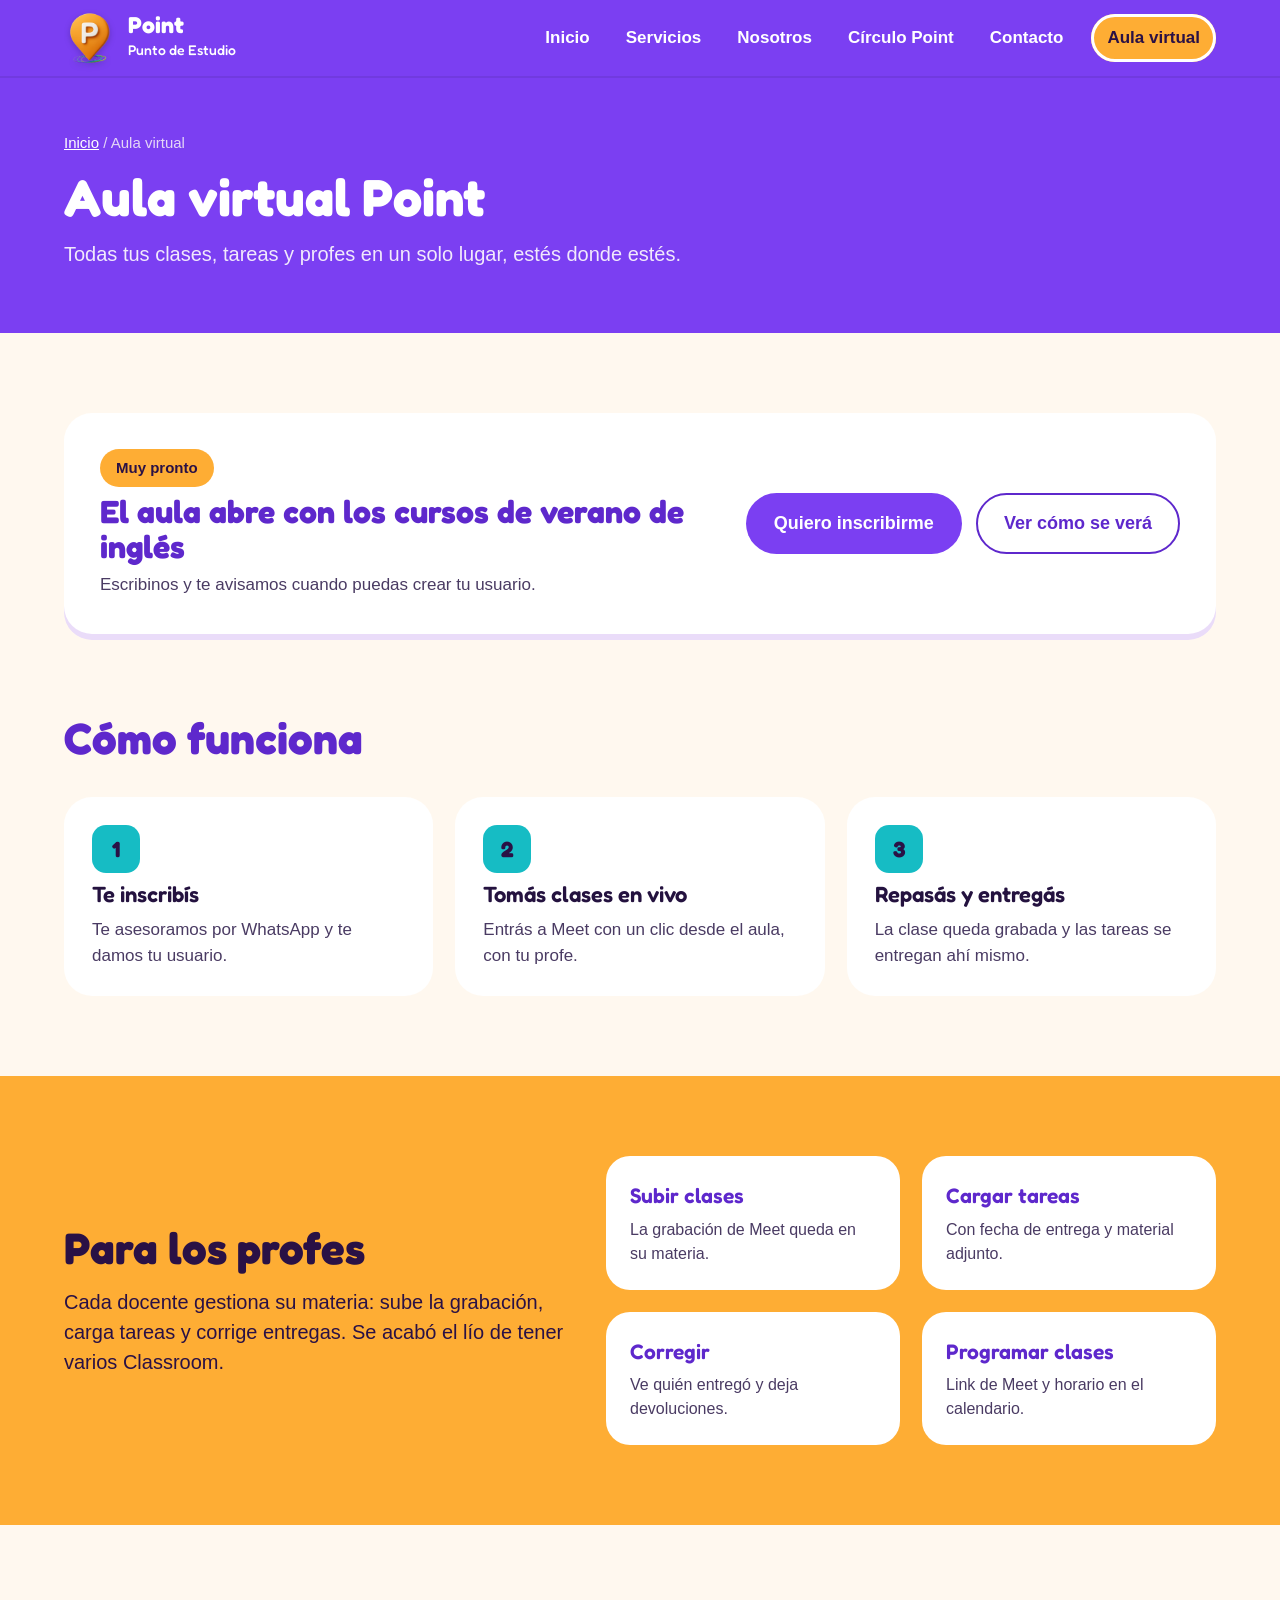
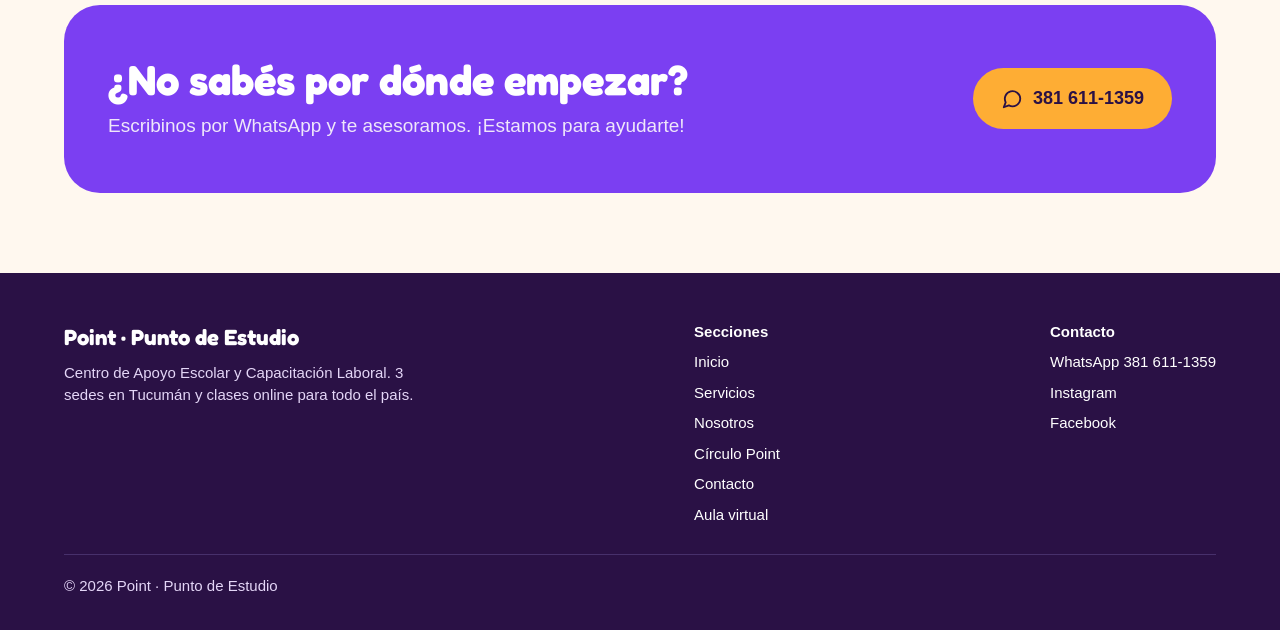
==== aula/index.html @ 3c340137 "Add files via upload Web de Point" ====
<!doctype html>
<html lang="es"><head><meta charset="utf-8"><title>Point</title>
<meta name="robots" content="noindex"><link rel="canonical" href="https://pointpde.com/aula.html">
<meta http-equiv="refresh" content="0; url=/aula.html"></head>
<body><a href="/aula.html">Ir a aula.html</a></body></html>
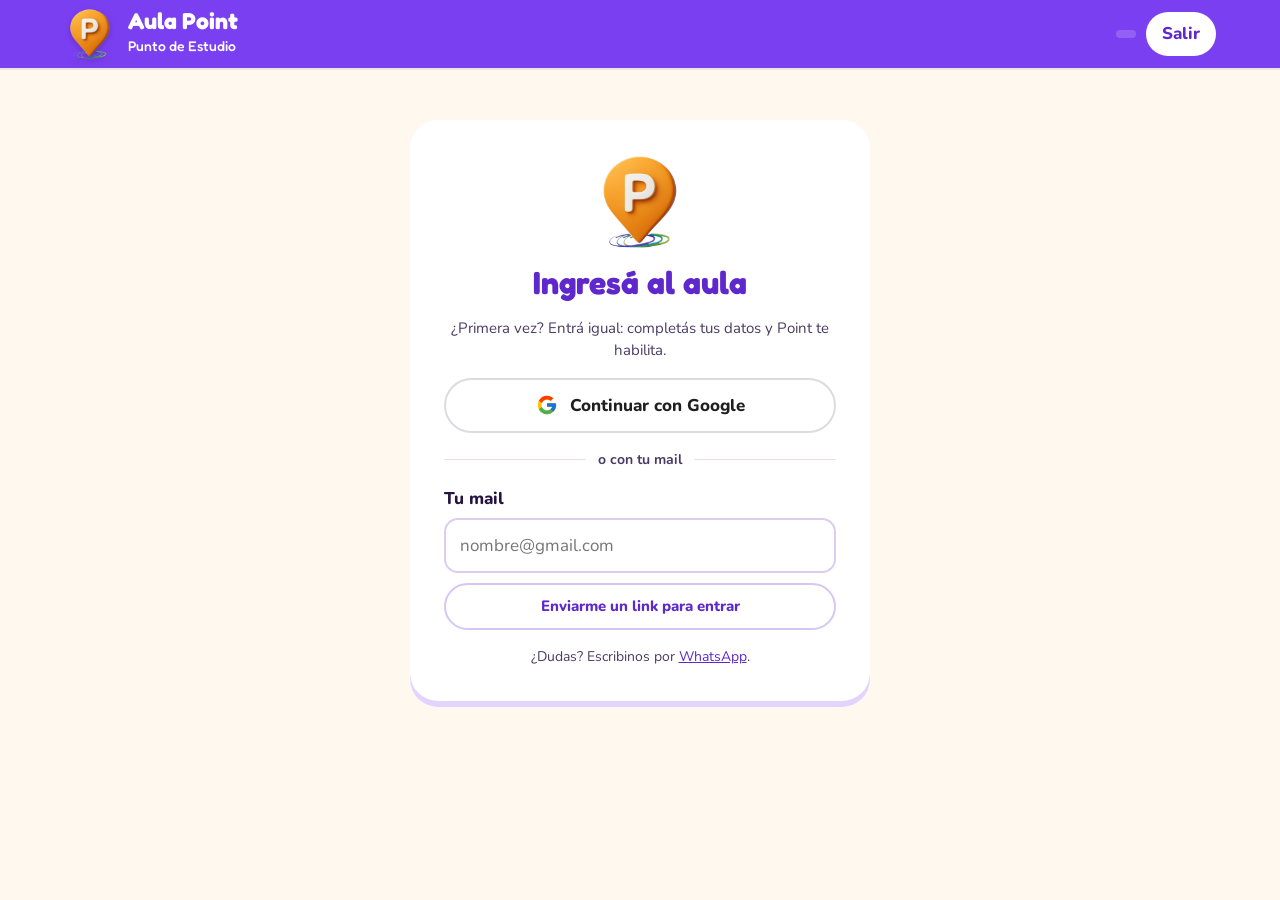
==== commit 3bd5659c: "Arreglar estructura: web y aula en /aula" ====
--- a/aula/index.html
+++ b/aula/index.html
@@ -1,5 +1,35 @@
 <!doctype html>
-<html lang="es"><head><meta charset="utf-8"><title>Point</title>
-<meta name="robots" content="noindex"><link rel="canonical" href="https://pointpde.com/aula.html">
-<meta http-equiv="refresh" content="0; url=/aula.html"></head>
-<body><a href="/aula.html">Ir a aula.html</a></body></html>
+<html lang="es">
+<head>
+<meta charset="utf-8">
+<meta name="viewport" content="width=device-width, initial-scale=1">
+<title>Aula virtual · Point Punto de Estudio</title>
+<meta name="description" content="Aula virtual de Point: clases en vivo, grabaciones y tareas.">
+<meta name="robots" content="noindex">
+<meta name="theme-color" content="#7B3FF2">
+<link rel="icon" type="image/png" href="/favicon.png">
+<link rel="preconnect" href="https://fonts.googleapis.com">
+<link rel="preconnect" href="https://fonts.gstatic.com" crossorigin>
+<link href="https://fonts.googleapis.com/css2?family=Fredoka:wght@500;600;700&family=Nunito:wght@400;600;700;800&display=swap" rel="stylesheet">
+<link rel="stylesheet" href="/styles.css">
+<link rel="stylesheet" href="aula.css">
+</head>
+<body class="aula">
+<header class="header">
+  <div class="wrap">
+    <a class="brand" href="/"><img src="/logo.png" alt="Point"><span><b>Aula Point</b><small>Punto de Estudio</small></span></a>
+    <div class="usuario" id="usuario" hidden>
+      <span id="usuario-nombre"></span>
+      <span class="rol" id="usuario-rol"></span>
+      <button class="btn-salir" type="button" id="btn-salir">Salir</button>
+    </div>
+  </div>
+</header>
+<nav class="tabs-aula" id="nav" aria-label="Secciones del aula" hidden><div class="wrap" id="nav-links"></div></nav>
+<main id="app" class="wrap app-main" tabindex="-1">
+  <div class="cargando" role="status">Cargando…</div>
+</main>
+<div class="aviso-flotante" id="toast" role="status" aria-live="polite" hidden></div>
+<script type="module" src="app.js"></script>
+</body>
+</html>
--- a/styles.css
+++ b/styles.css
@@ -0,0 +1,218 @@
+:root{
+  /* paleta oficial Point: #FEAD34 #16BCC4 #8D53FF #AFBD32 */
+  --marca:#8D53FF; --violeta:#7B3FF2; --violeta-osc:#5E28CC; --noche:#2A1145;
+  --naranja:#FEAD34; --turquesa:#16BCC4; --verde:#AFBD32; --crema:#FFF8EF;
+  --texto:#24123F; --suave:#4A3B63; --lila:#EFE7FA; --lila2:#F4EDFC;
+  --radio:28px;
+}
+*{box-sizing:border-box}
+html{scroll-behavior:smooth}
+body{margin:0;font-family:'Nunito',sans-serif;color:var(--texto);background:var(--crema);font-size:17px;line-height:1.5}
+img{max-width:100%;display:block}
+h1,h2,h3{font-family:'Fredoka',sans-serif;line-height:1.08;margin:0}
+p{margin:0}
+a{color:var(--violeta-osc)}
+a:focus-visible,button:focus-visible,input:focus-visible,select:focus-visible,textarea:focus-visible{outline:3px solid var(--naranja);outline-offset:3px}
+.wrap{max-width:1200px;margin:0 auto;padding:0 24px}
+
+/* ---------- header ---------- */
+.header{background:var(--violeta);position:sticky;top:0;z-index:50;box-shadow:0 2px 0 rgba(0,0,0,.08)}
+.header .wrap{display:flex;align-items:center;justify-content:space-between;gap:16px;min-height:76px}
+.brand{display:flex;align-items:center;gap:12px;text-decoration:none;color:#fff}
+.brand img{width:52px;height:52px;object-fit:contain;filter:drop-shadow(0 2px 3px rgba(0,0,0,.2))}
+.brand b{font-family:'Fredoka',sans-serif;font-size:23px;line-height:1.05;display:block}
+.brand small{font-family:'Fredoka',sans-serif;font-size:14px;font-weight:500}
+.menu{display:flex;align-items:center;gap:4px}
+.menu a{color:#fff;text-decoration:none;font-weight:700;padding:11px 16px;border-radius:999px}
+.menu a:hover{background:rgba(255,255,255,.12)}
+.menu a.activo{background:#fff;color:var(--violeta-osc)}
+.menu a.btn-aula{background:var(--naranja);color:var(--noche);margin-left:8px}
+.menu a.btn-aula.activo{box-shadow:0 0 0 3px #fff inset}
+.burger{display:none;background:transparent;border:2px solid #fff;color:#fff;border-radius:12px;width:48px;height:48px;cursor:pointer;align-items:center;justify-content:center}
+@media (max-width:900px){
+  .burger{display:flex}
+  .menu{display:none;position:absolute;left:0;right:0;top:76px;background:var(--violeta);flex-direction:column;align-items:stretch;padding:8px 16px 20px;gap:4px}
+  .menu.abierto{display:flex}
+  .menu a{padding:14px 16px}
+  .menu a.btn-aula{margin:8px 0 0;text-align:center}
+}
+
+/* ---------- botones ---------- */
+.btn{display:inline-flex;align-items:center;justify-content:center;gap:10px;font:inherit;font-weight:800;font-size:18px;text-decoration:none;padding:15px 26px;border-radius:999px;border:2px solid transparent;cursor:pointer}
+.btn-naranja{background:var(--naranja);color:var(--noche)}
+.btn-violeta{background:var(--violeta);color:#fff}
+.btn-borde{border-color:currentColor;color:#fff;background:transparent}
+.btn-borde-v{border-color:var(--violeta-osc);color:var(--violeta-osc);background:transparent}
+.btn:hover{filter:brightness(1.05);transform:translateY(-1px)}
+.acciones{display:flex;flex-wrap:wrap;gap:14px}
+
+/* ---------- hero ---------- */
+.hero{background:var(--violeta);color:#fff;padding:72px 0 88px}
+.hero .wrap{display:flex;flex-wrap:wrap;align-items:center;gap:48px}
+.hero .texto{flex:1 1 480px;display:flex;flex-direction:column;gap:22px}
+.hero h1{font-size:62px}
+.hero p{font-size:21px;max-width:580px}
+.chip{align-self:flex-start;background:var(--naranja);color:var(--noche);font-weight:800;font-size:15px;padding:8px 16px;border-radius:999px}
+.hero .foto{flex:1 1 300px;min-width:0;display:flex;justify-content:center}
+.hero .foto img{width:420px;aspect-ratio:1/1;object-fit:contain;filter:drop-shadow(0 24px 30px rgba(30,0,80,.35));animation:flota 5s ease-in-out infinite}
+@keyframes flota{0%,100%{transform:translateY(0)}50%{transform:translateY(-12px)}}
+@media (prefers-reduced-motion:reduce){.hero .foto img{animation:none}}
+
+/* cabecera de páginas internas */
+.cabecera{background:var(--violeta);color:#fff;padding:56px 0 64px}
+.cabecera .wrap{display:flex;flex-direction:column;gap:14px}
+.cabecera h1{font-size:52px}
+.cabecera p{font-size:20px;max-width:680px;color:#F1E9FC}
+.migas{font-size:15px;color:#E4D6F7}
+.migas a{color:#fff}
+
+/* ---------- secciones ---------- */
+.seccion{padding:80px 0}
+.titulo{display:flex;flex-direction:column;gap:10px;margin-bottom:36px}
+.titulo.centro{text-align:center;align-items:center}
+.titulo h2{font-size:44px;color:var(--violeta-osc)}
+.titulo p{font-size:19px;color:var(--suave);max-width:640px}
+.grid{display:grid;grid-template-columns:repeat(auto-fit,minmax(260px,1fr));gap:22px}
+.card{background:#fff;border-radius:var(--radio);padding:28px;display:flex;flex-direction:column;gap:12px;box-shadow:0 6px 0 #E2D4FF;text-decoration:none;color:inherit}
+a.card:hover{transform:translateY(-3px);box-shadow:0 9px 0 #DCC8F5}
+.card h3{font-size:24px;font-weight:600}
+.card p{color:var(--suave)}
+.card .mas{margin-top:auto;font-weight:800;color:var(--violeta-osc)}
+.icono{width:56px;height:56px;border-radius:18px;display:flex;align-items:center;justify-content:center}
+.i-naranja{background:var(--naranja);color:var(--noche)}
+.i-violeta{background:var(--violeta);color:#fff}
+.i-turquesa{background:var(--turquesa);color:var(--noche)}
+.i-verde{background:var(--verde);color:var(--noche)}
+
+.banda{background:var(--naranja);color:var(--noche)}
+.banda .wrap{display:flex;flex-wrap:wrap;gap:32px;align-items:center}
+.banda h2{font-size:44px}
+.banda .lado{flex:1 1 420px;display:flex;flex-direction:column;gap:16px}
+.banda .grid{flex:1 1 520px}
+.mini{background:#fff;border-radius:24px;padding:24px;display:flex;flex-direction:column;gap:6px}
+.mini b{font-family:'Fredoka',sans-serif;font-size:21px;color:var(--violeta-osc);font-weight:600}
+.mini span{color:var(--suave);font-size:16px}
+
+.cta{padding:80px 0}
+.cta .caja{background:var(--violeta);color:#fff;border-radius:36px;padding:52px 44px;display:flex;flex-wrap:wrap;align-items:center;justify-content:space-between;gap:28px}
+.cta h2{font-size:42px}
+.cta p{color:#EFE7FA;font-size:19px;margin-top:10px}
+
+/* ---------- pestañas ---------- */
+.tabs{display:flex;flex-wrap:wrap;gap:10px;margin-bottom:28px}
+.tab{font:inherit;font-weight:800;font-size:17px;padding:12px 22px;border-radius:999px;border:2px solid var(--marca);background:#fff;color:var(--violeta-osc);cursor:pointer}
+.tab[aria-selected="true"]{background:var(--violeta-osc);color:#fff}
+.panel[hidden]{display:none}
+.detalle{display:flex;flex-wrap:wrap;gap:28px;background:#fff;border-radius:var(--radio);padding:36px;box-shadow:0 6px 0 #EADCF9}
+.detalle .info{flex:1 1 420px;display:flex;flex-direction:column;gap:14px}
+.detalle h3{font-size:34px;color:var(--violeta-osc)}
+.detalle ul{margin:0;padding:0;list-style:none;display:flex;flex-direction:column;gap:10px}
+.detalle li{display:flex;gap:10px;align-items:flex-start}
+.detalle li::before{content:"";flex:0 0 10px;height:10px;border-radius:50%;background:var(--turquesa);margin-top:8px}
+.detalle .lateral{flex:1 1 280px;background:var(--lila2);border-radius:22px;padding:26px;display:flex;flex-direction:column;gap:12px;align-self:flex-start}
+.detalle .lateral b{font-family:'Fredoka',sans-serif;font-size:20px}
+.tags{display:flex;flex-wrap:wrap;gap:8px}
+.tags span{background:#fff;border-radius:999px;padding:7px 14px;font-weight:700;font-size:15px}
+
+/* pasos */
+.pasos{display:grid;grid-template-columns:repeat(auto-fit,minmax(240px,1fr));gap:22px}
+.paso{background:#fff;border-radius:var(--radio);padding:28px;display:flex;flex-direction:column;gap:10px}
+.paso .n{width:48px;height:48px;border-radius:14px;background:var(--turquesa);color:var(--noche);font-family:'Fredoka',sans-serif;font-size:22px;font-weight:700;display:flex;align-items:center;justify-content:center}
+.paso h3{font-size:22px;font-weight:600}
+.paso p{color:var(--suave)}
+
+/* ---------- aula ---------- */
+.oscuro{background:var(--noche);color:#fff}
+.oscuro .titulo h2{color:#fff}
+.oscuro .titulo p{color:#E4D6F7}
+.ventana{background:#fff;color:var(--texto);border-radius:24px;overflow:hidden;border:6px solid var(--marca)}
+.barra{background:var(--lila);padding:12px 18px;display:flex;align-items:center;gap:8px}
+.barra i{width:12px;height:12px;border-radius:50%;background:#C9B6E8}
+.barra span{margin-left:10px;background:#fff;border-radius:8px;padding:5px 14px;font-size:14px;color:var(--suave)}
+.app{display:flex;flex-wrap:wrap;min-height:560px}
+.app aside{flex:1 1 220px;background:var(--violeta);color:#fff;padding:24px;display:flex;flex-direction:column;gap:6px}
+.app aside .marca{display:flex;align-items:center;gap:10px;margin-bottom:14px;font-family:'Fredoka',sans-serif;font-size:20px;font-weight:600}
+.app aside .marca img{width:42px;height:42px;object-fit:contain}
+.nav-app{font:inherit;font-weight:700;color:#fff;background:transparent;border:0;text-align:left;padding:12px 14px;border-radius:12px;cursor:pointer}
+.nav-app:hover{background:rgba(255,255,255,.1)}
+.nav-app[aria-selected="true"]{background:var(--naranja);color:var(--noche)}
+.app .contenido{flex:999 1 560px;min-width:0;padding:28px;background:var(--crema);display:flex;flex-direction:column;gap:20px}
+.app .contenido h3{font-size:28px;font-weight:600}
+.envivo{background:var(--violeta);color:#fff;border-radius:20px;padding:22px;display:flex;flex-wrap:wrap;align-items:center;justify-content:space-between;gap:16px}
+.envivo small{font-weight:800;color:var(--naranja);text-transform:uppercase;letter-spacing:.06em;font-size:14px}
+.envivo b{display:block;font-size:22px}
+.envivo span{color:#E4D6F7;font-size:15px}
+.blanco{background:#fff;border-radius:20px;padding:20px;display:flex;flex-direction:column;gap:12px}
+.video{background:var(--noche);border-radius:14px;height:150px;display:flex;align-items:center;justify-content:center}
+.play{width:56px;height:56px;border-radius:50%;background:var(--naranja);color:var(--noche);display:flex;align-items:center;justify-content:center}
+.fila{display:flex;justify-content:space-between;gap:10px;padding:12px 14px;border-radius:12px;background:var(--lila2);font-weight:700}
+.fila em{font-style:normal;font-weight:800;color:#8A3B00}
+.estado{font-size:14px;font-weight:800;padding:4px 10px;border-radius:999px;background:var(--verde);color:var(--noche)}
+.estado.pend{background:#FFF0DC;color:#8A3B00}
+
+.login{max-width:440px;margin:0 auto;background:#fff;border-radius:var(--radio);padding:36px;display:flex;flex-direction:column;gap:16px;box-shadow:0 6px 0 #EADCF9}
+.login h2{font-size:32px;color:var(--violeta-osc)}
+.aviso{background:var(--lila2);border-radius:14px;padding:14px 16px;font-size:15px;color:var(--suave)}
+
+/* ---------- formularios ---------- */
+.form{display:grid;grid-template-columns:repeat(auto-fit,minmax(220px,1fr));gap:16px;background:#fff;border-radius:var(--radio);padding:32px;box-shadow:0 6px 0 #EADCF9}
+.form label{display:flex;flex-direction:column;gap:6px;font-weight:800;font-size:15px}
+.form .full{grid-column:1/-1}
+input,select,textarea{font:inherit;font-weight:400;padding:13px 14px;border:2px solid #DCCDF0;border-radius:14px;background:#fff;color:var(--texto)}
+.contacto{display:flex;flex-wrap:wrap;gap:40px}
+.contacto .datos{flex:1 1 320px;display:flex;flex-direction:column;gap:18px}
+.contacto .form{flex:2 1 480px}
+.dato{background:#fff;border-radius:22px;padding:20px 22px;display:flex;gap:14px;align-items:center}
+.dato b{display:block}
+
+/* ---------- footer ---------- */
+.footer{background:var(--noche);color:#E4D6F7;padding:48px 0 32px;font-size:15px}
+.footer .cols{display:flex;flex-wrap:wrap;justify-content:space-between;gap:28px}
+.footer b{color:#fff}
+.footer a{color:#fff;text-decoration:none}
+.footer nav{display:flex;flex-direction:column;gap:8px}
+.footer .copy{border-top:1px solid #47306B;margin-top:28px;padding-top:20px}
+
+@media (max-width:720px){
+  .hero h1{font-size:42px}
+  .cabecera h1{font-size:38px}
+  .titulo h2,.banda h2,.cta h2{font-size:32px}
+  .seccion,.cta{padding:56px 0}
+  .cta .caja,.detalle{padding:32px 22px}
+  .app .contenido{padding:20px}
+}
+
+.lista{margin:0;padding:0 0 0 20px;color:var(--suave);display:flex;flex-direction:column;gap:6px}
+.lista li::marker{color:var(--marca)}
+
+.circulo{overflow:hidden;background:var(--noche);color:#fff;border-radius:36px;padding:48px;display:flex;flex-wrap:wrap;gap:36px;align-items:center}
+.circulo .lado{flex:1 1 380px;display:flex;flex-direction:column;gap:16px}
+.circulo h2{font-size:44px;color:#fff}
+.circulo p{font-size:19px;color:#E4D6F7}
+.circulo-img{flex:1 1 300px;min-height:240px;border:3px dashed #6B4FA0;border-radius:24px;display:flex;flex-direction:column;gap:14px;align-items:center;justify-content:center;color:#CBB8EE;font-weight:700}
+@media (max-width:720px){.circulo{padding:32px 22px}.circulo h2{font-size:32px}}
+
+.equipo{display:grid;grid-template-columns:repeat(auto-fill,minmax(220px,1fr));gap:20px}
+.equipo figure{margin:0;border-radius:22px;overflow:hidden;box-shadow:0 6px 0 #E2D4FF;background:#fff}
+.equipo img{width:100%;height:auto;display:block}
+@media (max-width:520px){.equipo{grid-template-columns:repeat(2,minmax(0,1fr));gap:12px}.equipo figure{border-radius:14px}}
+
+.abanico{flex:1 1 300px;min-height:300px;position:relative;display:flex;justify-content:center;align-items:center}
+.abanico img{width:42%;max-width:190px;height:auto;border-radius:16px;box-shadow:0 16px 30px rgba(0,0,0,.35);position:relative}
+.abanico img:nth-child(1){transform:rotate(-8deg) translateX(30%);z-index:1}
+.abanico img:nth-child(2){z-index:3;transform:translateY(-10px)}
+.abanico img:nth-child(3){transform:rotate(8deg) translateX(-30%);z-index:2}
+.abanico:hover img:nth-child(2){transform:translateY(-18px)}
+.intro-panel{font-size:18px;color:var(--suave);margin:0 0 22px;max-width:720px}
+.beneficios{display:grid;grid-template-columns:repeat(auto-fill,minmax(200px,1fr));gap:18px}
+.beneficio{padding:0;border:0;background:#fff;border-radius:20px;overflow:hidden;cursor:zoom-in;box-shadow:0 6px 0 #E2D4FF;aspect-ratio:9/16;display:block}
+.beneficio img{width:100%;height:100%;object-fit:cover;display:block;transition:transform .2s}
+.beneficio:hover img{transform:scale(1.03)}
+.visor{border:0;padding:0;background:transparent;max-width:min(92vw,520px);width:100%}
+.visor::backdrop{background:rgba(20,6,40,.85)}
+.visor img{width:100%;max-height:82vh;object-fit:contain;border-radius:18px;display:block}
+.visor p{color:#fff;text-align:center;margin-top:12px;font-weight:700}
+.visor .cerrar{position:absolute;top:8px;right:8px;width:48px;height:48px;border-radius:50%;border:0;background:#fff;color:var(--noche);font-size:30px;line-height:1;cursor:pointer}
+@media (max-width:520px){.beneficios{grid-template-columns:repeat(2,minmax(0,1fr));gap:12px}.beneficio{border-radius:14px}}
+.menu a{white-space:nowrap}
+@media (min-width:901px) and (max-width:1150px){.menu a{padding:10px 11px;font-size:15px}.brand small{display:none}}
--- a/aula/aula.css
+++ b/aula/aula.css
@@ -0,0 +1,100 @@
+/* Aula Point: estilos propios (usa las variables de /styles.css) */
+body.aula{background:var(--crema)}
+.aula .header .wrap{min-height:68px}
+.usuario{display:flex;align-items:center;gap:10px;color:#fff;font-weight:700;flex-wrap:wrap;justify-content:flex-end}
+.usuario .rol{background:rgba(255,255,255,.18);border-radius:999px;padding:4px 10px;font-size:13px;text-transform:capitalize}
+.btn-salir{font:inherit;font-weight:800;background:#fff;color:var(--violeta-osc);border:0;border-radius:999px;padding:9px 16px;cursor:pointer}
+.tabs-aula{background:#fff;border-bottom:1px solid #E7DDF8;position:sticky;top:68px;z-index:40}
+.tabs-aula .wrap{display:flex;gap:4px;overflow-x:auto;padding-top:8px;padding-bottom:8px;scrollbar-width:thin}
+.tabs-aula a{white-space:nowrap;text-decoration:none;font-weight:800;color:var(--suave);padding:10px 16px;border-radius:999px}
+.tabs-aula a:hover{background:var(--lila2)}
+.tabs-aula a.activo{background:var(--violeta);color:#fff}
+.tabs-aula .cuenta{background:var(--naranja);color:var(--noche);border-radius:999px;padding:1px 8px;font-size:13px;margin-left:6px}
+.app-main{padding-top:32px;padding-bottom:80px;min-height:60vh;outline:none}
+.cargando{padding:60px 0;text-align:center;color:var(--suave);font-weight:700}
+
+.titulo-aula{display:flex;flex-wrap:wrap;align-items:flex-end;justify-content:space-between;gap:14px;margin-bottom:22px}
+.titulo-aula h1{font-size:38px;color:var(--violeta-osc)}
+.titulo-aula p{color:var(--suave);margin-top:6px}
+.sub{font-family:'Fredoka',sans-serif;font-size:24px;font-weight:600;margin:30px 0 14px}
+.caja{background:#fff;border-radius:22px;padding:22px;box-shadow:0 4px 0 #E2D4FF}
+.app-main .lista{display:flex;flex-direction:column;gap:14px;padding:0;margin:0;color:inherit}
+.grid-aula{display:grid;grid-template-columns:repeat(auto-fill,minmax(260px,1fr));gap:16px}
+.vacio{background:#fff;border:2px dashed #DCCDF0;border-radius:22px;padding:28px;text-align:center;color:var(--suave)}
+.chip-s{display:inline-flex;align-items:center;gap:6px;border-radius:999px;padding:4px 11px;font-size:13px;font-weight:800;background:var(--lila2);color:var(--violeta-osc)}
+.chip-s.ok{background:var(--verde);color:var(--noche)}
+.chip-s.pend{background:#FFF0DC;color:#8A3B00}
+.chip-s.alerta{background:#FFE1E1;color:#9B1C1C}
+.chip-s.vivo{background:var(--naranja);color:var(--noche)}
+.chips{display:flex;flex-wrap:wrap;gap:6px}
+.meta{color:var(--suave);font-size:15px}
+.fila-acciones{display:flex;flex-wrap:wrap;gap:10px;align-items:center}
+.btn-s{display:inline-flex;align-items:center;justify-content:center;gap:8px;font:inherit;font-weight:800;font-size:15px;text-decoration:none;padding:10px 16px;border-radius:999px;border:2px solid transparent;cursor:pointer;min-height:44px}
+.btn-s.v{background:var(--violeta);color:#fff}
+.btn-s.n{background:var(--naranja);color:var(--noche)}
+.btn-s.b{background:#fff;color:var(--violeta-osc);border-color:#D6C6F5}
+.btn-s.r{background:#fff;color:#B42318;border-color:#F3C3BE}
+.btn-s:disabled{opacity:.55;cursor:wait}
+.materia-card{text-decoration:none;color:inherit;display:flex;flex-direction:column;gap:8px;background:#fff;border-radius:22px;overflow:hidden;box-shadow:0 4px 0 #E2D4FF}
+.materia-card .franja{height:56px}
+.materia-card .cuerpo{padding:16px 18px 20px;display:flex;flex-direction:column;gap:6px}
+.materia-card h3{font-size:21px;font-weight:600}
+.materia-card:hover{transform:translateY(-2px)}
+
+/* formularios */
+.form-aula{display:grid;grid-template-columns:repeat(auto-fit,minmax(220px,1fr));gap:14px}
+.form-aula label{display:flex;flex-direction:column;gap:6px;font-weight:800;font-size:15px}
+.form-aula .full{grid-column:1/-1}
+.form-aula .check{flex-direction:row;align-items:center;gap:10px;font-weight:700}
+.form-aula .check input{width:22px;height:22px}
+.form-aula small{font-weight:600;color:var(--suave)}
+.form-aula fieldset{border:2px solid #E7DDF8;border-radius:16px;padding:14px;margin:0;display:flex;flex-direction:column;gap:8px}
+.form-aula legend{font-weight:800;padding:0 6px}
+.opciones{display:grid;grid-template-columns:repeat(auto-fill,minmax(230px,1fr));gap:8px}
+.opcion{display:flex;align-items:center;gap:10px;background:var(--lila2);border-radius:12px;padding:10px 12px;font-weight:700;cursor:pointer}
+.opcion input{width:20px;height:20px;flex:0 0 auto}
+.opcion.inactiva{background:#F3F0F7;color:var(--suave)}
+details.desplegable>summary{cursor:pointer;list-style:none;display:inline-flex}
+details.desplegable>summary::-webkit-details-marker{display:none}
+details.desplegable[open]>summary{margin-bottom:14px}
+.error-form{color:#B42318;font-weight:800}
+
+/* clases y tareas */
+.item{background:#fff;border-radius:20px;padding:18px 20px;box-shadow:0 4px 0 #E2D4FF;display:flex;flex-direction:column;gap:10px}
+.item-cab{display:flex;flex-wrap:wrap;justify-content:space-between;gap:10px;align-items:flex-start}
+.item h3{font-size:20px;font-weight:600}
+.texto-largo{white-space:pre-line}
+.video{position:relative;width:100%;aspect-ratio:16/9;border-radius:14px;overflow:hidden;background:var(--noche)}
+.video iframe{position:absolute;inset:0;width:100%;height:100%;border:0}
+.devolucion{background:#F2F8E3;border-radius:14px;padding:12px 14px}
+.tabla-wrap{overflow-x:auto;background:#fff;border-radius:20px;box-shadow:0 4px 0 #E2D4FF}
+table.tabla{width:100%;border-collapse:collapse;min-width:640px}
+.tabla th,.tabla td{padding:12px 14px;text-align:left;border-bottom:1px solid #EFE8FA;vertical-align:top}
+.tabla th{font-size:13px;text-transform:uppercase;letter-spacing:.04em;color:var(--suave)}
+.tabla tr:last-child td{border-bottom:0}
+.panel-edit{background:var(--lila2);border-radius:16px;padding:16px;margin-top:10px;display:flex;flex-direction:column;gap:14px}
+.buscador{display:flex;flex-wrap:wrap;gap:10px;align-items:center;margin-bottom:14px}
+.buscador input{flex:1 1 240px}
+.seg{display:inline-flex;background:#fff;border-radius:999px;padding:4px;gap:4px;box-shadow:0 2px 0 #E2D4FF}
+.seg button{font:inherit;font-weight:800;border:0;background:transparent;padding:8px 14px;border-radius:999px;cursor:pointer;color:var(--suave)}
+.seg button[aria-pressed="true"]{background:var(--violeta);color:#fff}
+
+/* login */
+.login-aula{max-width:460px;margin:20px auto;background:#fff;border-radius:28px;padding:34px;box-shadow:0 6px 0 #E2D4FF;display:flex;flex-direction:column;gap:16px;text-align:center}
+.login-aula img{width:96px;margin:0 auto}
+.login-aula h1{font-size:32px;color:var(--violeta-osc)}
+.btn-google{display:flex;align-items:center;justify-content:center;gap:12px;font:inherit;font-weight:800;font-size:17px;background:#fff;color:#1f1f1f;border:2px solid #DADCE0;border-radius:999px;padding:13px 18px;cursor:pointer;min-height:52px}
+.btn-google:hover{background:#F8F9FA}
+.separador{display:flex;align-items:center;gap:12px;color:var(--suave);font-weight:700;font-size:14px}
+.separador::before,.separador::after{content:"";flex:1;height:1px;background:#E7DDF8}
+.login-aula form{display:flex;flex-direction:column;gap:10px;text-align:left}
+.login-aula label{font-weight:800;display:flex;flex-direction:column;gap:6px}
+
+.aviso-flotante{position:fixed;left:50%;bottom:24px;transform:translateX(-50%);background:var(--noche);color:#fff;font-weight:700;padding:14px 20px;border-radius:14px;box-shadow:0 10px 30px rgba(0,0,0,.25);z-index:100;max-width:min(92vw,520px)}
+.aviso-flotante.error{background:#B42318}
+@media (max-width:720px){
+  .titulo-aula h1{font-size:30px}
+  .usuario #usuario-nombre{display:none}
+  .tabs-aula{top:68px}
+  .login-aula{padding:26px 20px}
+}
